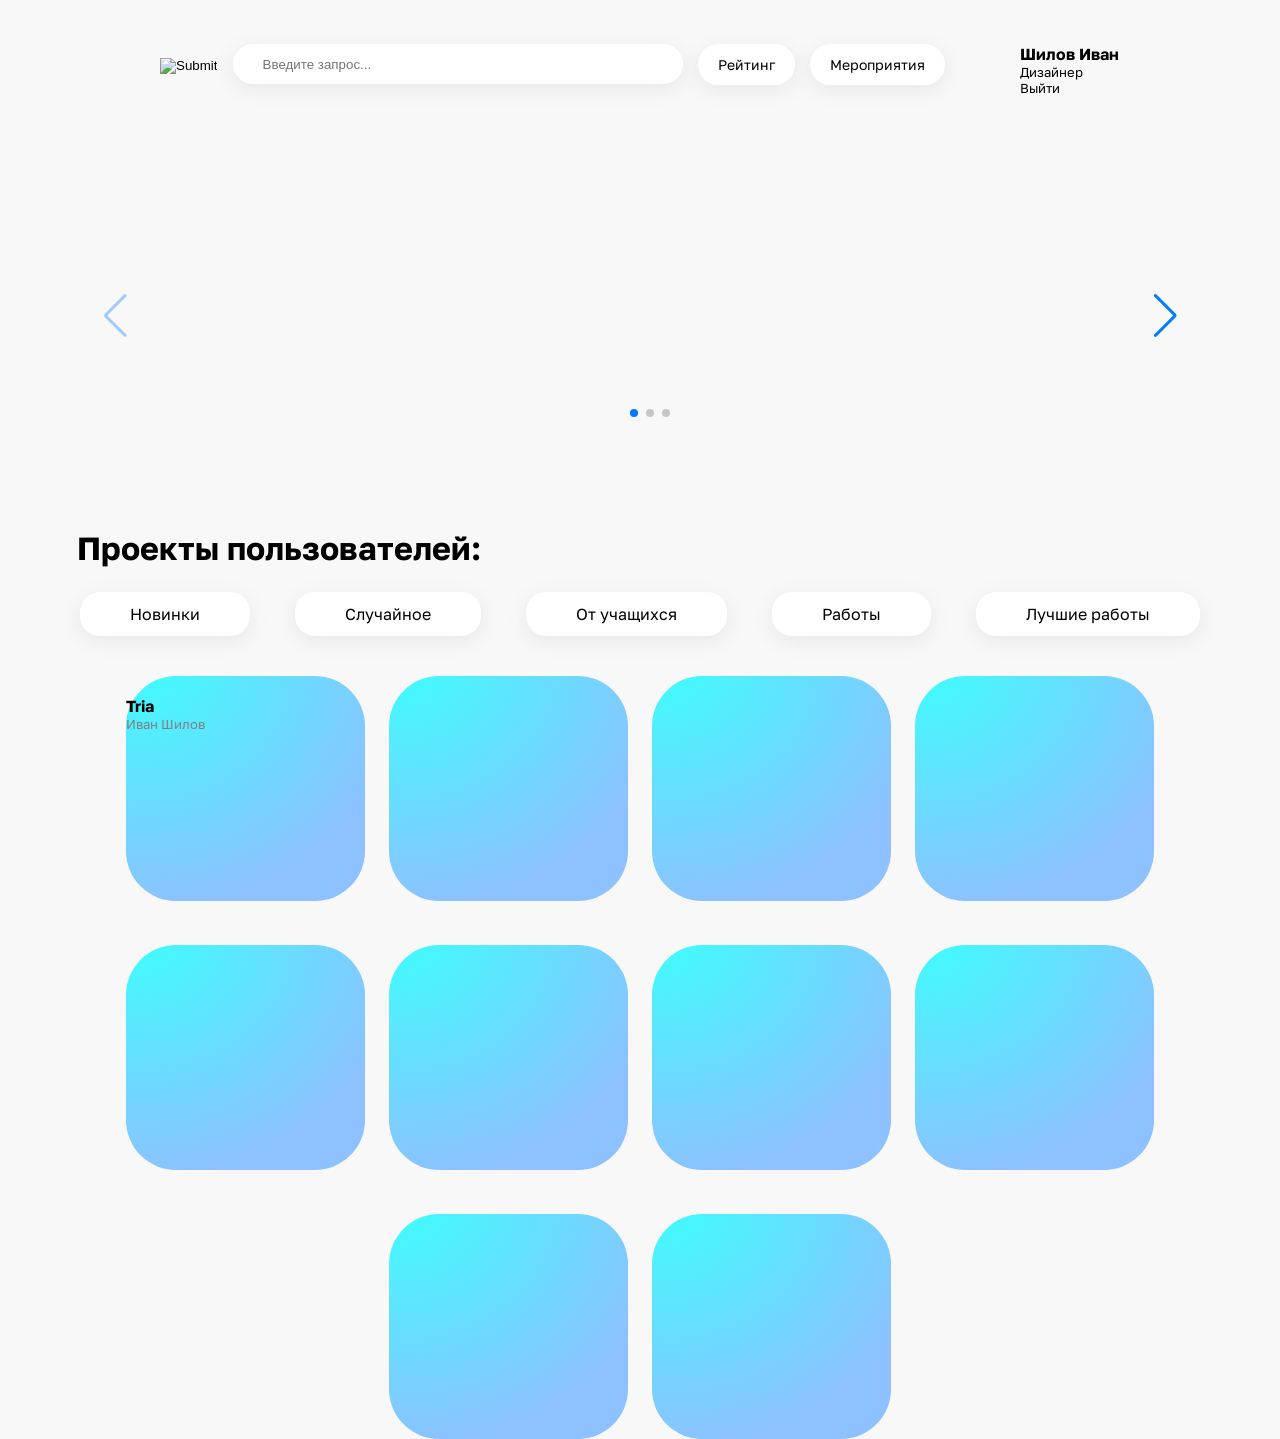
==== index.html @ fcf6a0d1 "Create index.html" ====
<!DOCTYPE html>
<html lang="en">
<head>
    <meta charset="UTF-8">
    <meta http-equiv="X-UA-Compatible" content="IE=edge">
    <meta name="viewport" content="width=device-width, initial-scale=1.0">
    <title>Хакатон</title>

    <script scr="https://kit.fontawesome.com/b8991598b2.js"></script>
    <link rel="stylesheet" href="style.css">
    <link href="https://fonts.googleapis.com/css2?family=Climate+Crisis&family=Golos+Text:wght@500&family=Roboto&display=swap" rel="stylesheet">

    <link
  rel="stylesheet"
  href="https://cdn.jsdelivr.net/npm/swiper@9/swiper-bundle.min.css"
/>

<script src="https://cdn.jsdelivr.net/npm/swiper@9/swiper-bundle.min.js"></script>
</head>
<body>
    <div class="header">
        <div class="header-inner">
            <div class="menu">
                <form action="index.html">
                    <input type="image" src="img/logo.svg">
                </form>
                <div class="search-box">
                    <input class="search-txt" type="text" name="" placeholder="Введите запрос...">
                </div>
                <div class="navigation"><a href="">Рейтинг</a></div>
                <div class="navigation"><a href="">Мероприятия</a></div>
                <div class="nav-grid">
                    <div class="navigatiom-img">
                        <img src="img/avatar_blue.svg" alt="" width="50px">
                    </div>
                    <div class="navigation-txt">
                        <div class="navigation-txt-name">
                            <a href="profil.html">Шилов Иван</a>
                        </div>
                        <div>Дизайнер</div>
                        <div class="navigation-exit">
                            <a href="login.html">Выйти</a>
                        </div>
                    </div>
                </div>
            </div>
        </div>
    </div>
    <div class="main">
        <div class="main-container">
            <div class="banner">
                <div class="swiper mySwiper">
                    <div class="swiper-wrapper">
                        <div class="swiper-slide">
                            <iframe src="https://www.youtube.com/embed/s0D7ujyV03Y" title="Хакатон 2022. Как это было" frameborder="0" allow="accelerometer; autoplay; clipboard-write; encrypted-media; gyroscope; picture-in-picture; web-share" allowfullscreen class=""></iframe>
                        </div>
                        <div class="swiper-slide">
                            <iframe src="https://www.youtube.com/embed/xF9Kvl2b3K8" title="Хакатон InDev2019 стартовал в Якутске" frameborder="0" allow="accelerometer; autoplay; clipboard-write; encrypted-media; gyroscope; picture-in-picture; web-share" allowfullscreen></iframe>
                        </div>
                        <div class="swiper-slide">
                            <iframe src="https://www.youtube.com/embed/EJaWqY7QRBo" title="Хакатон indev2019 - Полная версия" frameborder="0" allow="accelerometer; autoplay; clipboard-write; encrypted-media; gyroscope; picture-in-picture; web-share" allowfullscreen></iframe>
                        </div>
                    </div>
                    <div class="swiper-pagination"></div>
                </div>
                <div class="swiper-button-next"></div>
                <div class="swiper-button-prev"></div>
            </div>
            <div class="txt-proj">
                <h1>Проекты пользователей:</h1>
            </div>
            <div class="button">
                <div class="button-container">
                    <a href="">Новинки</a>
                    <a href="">Случайное</a>
                    <a href="">От учащихся</a>
                    <a href="">Работы</a>
                    <a href="">Лучшие работы</a>
                </div>
            </div>
            <br>
            <div class="top">
                <div class="top-container">
                    <div class="block">
                        <img src="img/amogus.png" alt="">
                        <h1 class="top-h1">Tria</h1>
                        <div class="top-txt">Иван Шилов</div>
                    </div>
                    <div class="block"></div>
                    <div class="block"></div>
                    <div class="block"></div>
                    <div class="block"></div>
                    <div class="block"></div>
                    <div class="block"></div>
                    <div class="block"></div>
                    <div class="block"></div>
                    <div class="block"></div>
                </div>
            </div>
        </div>
    </div>

    <div class="footer"></div>
        
    <div class="content-wave">
        <div class="wave wave1"></div>
        <div class="wave wave2"></div>
        <div class="wave wave3"></div>
        <div class="wave wave4"></div>
    </div>



    <script>
        var swiper = new Swiper(".mySwiper", {
            spaceBetween: 30,
            navigation: {
                nextEl: ".swiper-button-next",
                prevEl: ".swiper-button-prev",
            },
            pagination: {
                el: ".swiper-pagination",
            },
            mousewhell: true,
            keyboard: true,
        });

        let leftArrow = document.querySelector('.swiper-button-prev');
        leftArrow.style.height = '75%';
        leftArrow.style.bottom = 'auto';
        leftArrow.style.top = '0';
        leftArrow.style.left = '8%';

        let rightArrow = document.querySelector('.swiper-button-next');
        rightArrow.style.height = '75%';
        rightArrow.style.bottom = 'auto';
        rightArrow.style.top = '0';
        rightArrow.style.left = '90%';

    </script>
    
</body>
</html>
---- style.css ----
* {
    box-sizing: border-box;
    margin: 0;
    padding: 0;
}

body {
    background: #F8F8F8;
    font-family: 'Golos Text', sans-serif;
}

.header {
    display: flex;
    flex-direction: column;
    align-items: center;
    justify-content: center;
}
.header-inner {
    width: 100%;
    max-width: 960px;
}

.menu {
    display: flex;
    align-items: center;
    justify-content: space-between;
    gap: 12px;
    width: 100%; 
    margin-top: 4%;
    margin-bottom: 4%;
}

.navigation a{
    text-decoration: none;
    color: black;
    font-size: 14px;
    background: #FFFFFF;
    box-shadow: 0px 5px 20px rgba(90, 90, 90, 0.1);
    border-radius: 40px;
    padding: 12px;
    padding-left: 20px;
    padding-right: 20px;
    margin-top: 50px;
}

.navigation a:hover {
    background: #639ee6;
    color: white;
    transition: 1s;
    box-shadow: 0px 5px 20px rgba(108, 92, 255, 0.415);

}

.nav-grid {
    display: grid;
    grid-template-columns: 60px 100px;
}

.navigation-txt-name a{
    text-decoration: none;
    font-family: 'Golos Text';
    font-style: normal;
    font-weight: 700;
    font-size: 16px;
    color: #000;
}

.navigation-txt-name a:hover {
    color: #639ee6;
    transition: 0.6s;
}
.navigation-txt {
    position: relative;
    top: 6px;
}

.navigation-txt div{
    font-size: 13px;
}

.navigation-exit a{
    text-decoration: none;
    color: #000;
    font-size: 13px;
}
.navigation-exit a:hover {
    color: red;
    transition: 0.7s;
}






.search-box input{
    background: white;
    height: 40px;
    border-radius: 40px;
    padding: 10px;
    border: none;
    width: 450px;
    padding-left: 30px;
    box-shadow: 0px 5px 20px rgba(90, 90, 90, 0.1);
}


/* Слайдер */

.swiper {
    width: 1300px;
    height: 300px;
    margin-bottom: 100px;
    border-radius: 50px;
}

.swiper-slide {
    display: flex;
    align-items: center;
    justify-content: center;
    font-size: 18px;
}

.swiper-slide iframe {
    width: 1300px;
    height: 300px;
}


.swiper-button-next, .swiper-rt1 .swiper-button-prev {
    right: auto;
}

.swiper-button-prev, .swiper-rt1 .swiper-button-next {
    left: auto;
}




.top {
    display: flex;
    align-items: center;
    justify-content: center;
}

.top-container {
    display: flex;
    flex-wrap: wrap;
    align-items: center;
    justify-content: center;
    gap: 24px;
}




.button {
    display: flex;
    align-items: center;
    justify-content: center;
}

.block {
    width: 239px;
    height: 225px;
    background: radial-gradient(145.29% 136.5% at 3.03% -7.23%, #3BFFFF 0%, #8DC1FF 81.79%);
    border-radius: 50px;
    margin-top: 20px;
}

.button-container {
    display: flex;
    align-items: center;
    justify-content: space-between;
    width: 100%;
    margin-left: 80px;
    margin-right: 80px;
}

.button-container a{
    padding: 12px;
    text-decoration: none;
    color: black;
    background: white;
    border-radius: 20px;
    padding-left: 50px;
    padding-right: 50px;
    box-shadow: 0px 5px 20px rgba(90, 90, 90, 0.1);
}

.button-container a:hover {
    transform: scale(1.05);
    transition: 1s;
    background: #639ee6;
    color: white;
}


.txt-proj h1{
    font-family: 'Golos Text', sans-serif;
    margin-left: 6%;
    margin-bottom: 2%;
}

.top-h1 {
    font-size: 16px;
}

.top-txt {
    font-size: 13px;
    color: #808080;
}






.main {
    display: flex;
    flex-direction: column;
    align-items: center;
    justify-content: center;
}
.main-container {
    max-width: 1440px;
    width: 100%;
}







/* Регистрация */

.register {
    display: flex;
    align-items: center;
    justify-content: center;
    height: 100vh;
}

.register-container {
    max-width: 415px;
    width: 100%;
    background: radial-gradient(97.69% 94.8% at 2.31% 3.73%, rgba(0, 225, 255, 0.65) 0%, rgba(0, 92, 235, 0.65) 100%);
    border-radius: 30px;
    padding: 50px;
}

.register-container form {
    display: flex;
    flex-direction: column;
}

.register-container input{
    height: 40px;
    padding-left: 20px;
    margin-top: 10px;
    border: none;
    background: none;
    border-bottom: 2px solid white;
}

.register-container h1{
    display: flex;
    align-items: center;
    justify-content: center;
    font-size: 26px;
    font-family: 'Golos Text';
    font-style: normal;
    color: white;
    margin-top: 20px;
    margin-bottom: 40px;
}

.txt {
    color: rgba(255, 255, 255, 0.75);
    font-size: 13px;
    padding-left: 20px;
}

.buttons-btn {
    display: flex;
    align-items: center;
    justify-content: center;
    margin-top: 40px;
}
.buttons-btn a{
    text-decoration: none;
    padding: 10px;
    background: rgba(255, 255, 255, 0.2);
    border: 1px solid #FFFFFF;
    border-radius: 50px;
    color: white;
    font-size: 14px;
    transition: 0.7s;
}

.button-txt {
    display: flex;
    align-items: center;
    justify-content: center;
}

.button-txt a{
    color: white;
    text-decoration: none;
    font-weight: 600;
}

.button-txt a:hover {
    color: #e4e4e4;
    transition: 1s;
}

.button-txt {
    color: white;
    font-size: 14px;
}



/* Картинка */
.bg-reg {
    background-image: url(img/wave.png);
    background-size: cover;
}

.auth_input::placeholder { /* Most modern browsers support this now. */
    color:    rgb(255, 255, 255);
 }

 textarea:focus, input:focus{
    outline: none;
}







.choice-container {
    text-align: center;
    position: absolute;
    top: 50%;
    left: 50%;
    transform: translate(-50%, -50%);
  }
  
  .choice-container span{
    text-transform: uppercase;
    display: block;
  }
  
  .choice-txt{
    color: #1d1d1d;
    font-size: 45px;
    font-weight: 700;
    letter-spacing: 8px;
    margin-bottom: 30px;
    position: relative;
    animation: text 2.2s 1;
    
  }
  
  .choice_card input{
    width: 240px;
  }
  
  @keyframes text{
    0%{
        color: #aa90ff;
      margin-bottom: -10000px;
    }
  }

  .choice {
    display: grid;
    grid-template-columns: 1fr 1fr 1fr 1fr;
    gap: 20px;
  }








/* Профиль */
.profil {
    display: grid;
    grid-template-columns: 0.25fr 1.75fr;
    margin-left: 5%;
}

.profil_name{
    margin-top: 40px;
}

.shapka {
    display: flex;
    align-items: center;
    justify-content: center;
}
.shapka-container {
    background: radial-gradient(145.29% 136.5% at 3.03% -7.23%, #3BFFFF 0%, #8DC1FF 81.79%);
    width: 1290px;
    height: 286px;
    border-radius: 20px;
}
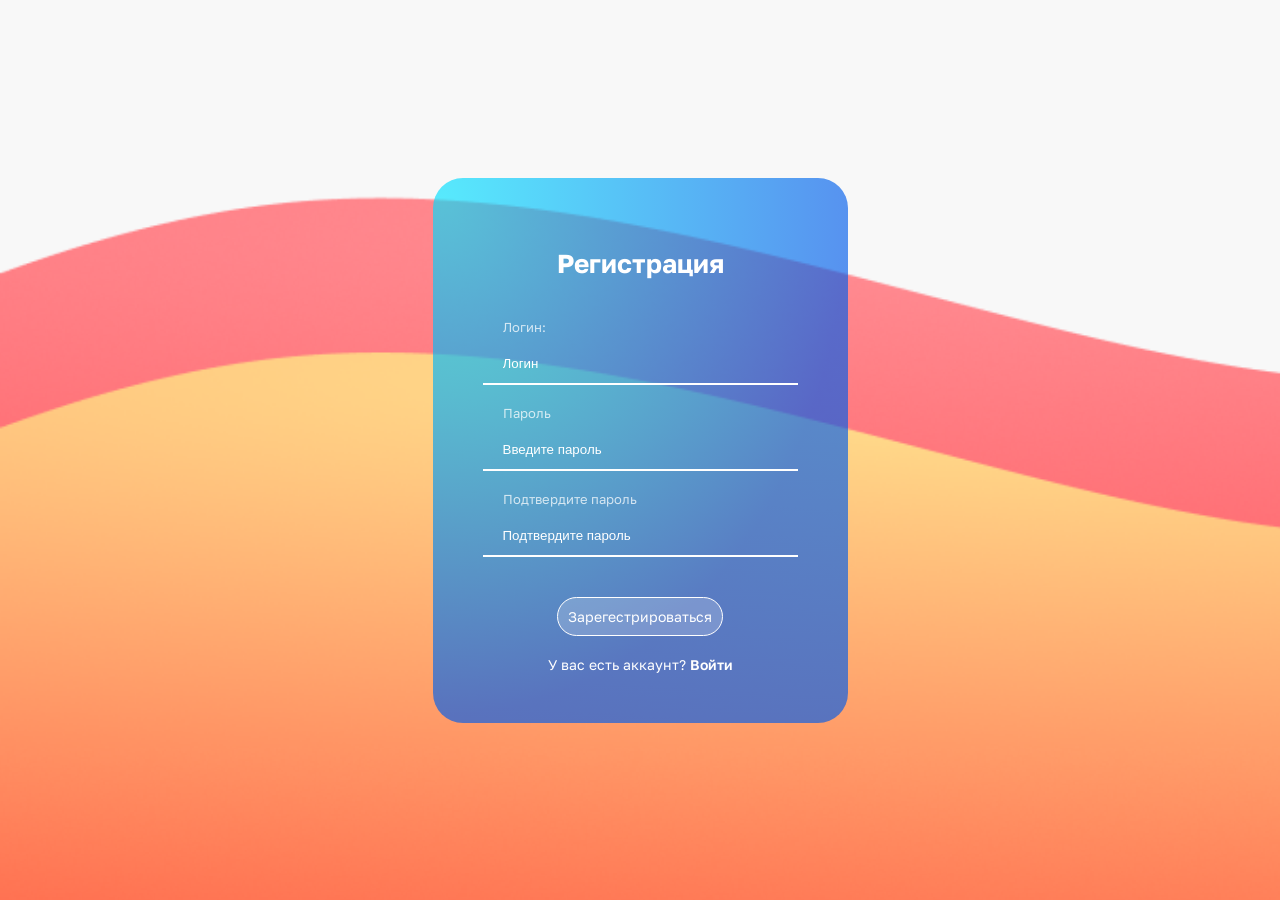
==== commit 3606aa17: "Rename register.html to index.html" ====
--- a/index.html
+++ b/index.html
@@ -4,140 +4,36 @@
     <meta charset="UTF-8">
     <meta http-equiv="X-UA-Compatible" content="IE=edge">
     <meta name="viewport" content="width=device-width, initial-scale=1.0">
-    <title>Хакатон</title>
-
-    <script scr="https://kit.fontawesome.com/b8991598b2.js"></script>
+    <title>Document</title>
     <link rel="stylesheet" href="style.css">
     <link href="https://fonts.googleapis.com/css2?family=Climate+Crisis&family=Golos+Text:wght@500&family=Roboto&display=swap" rel="stylesheet">
-
-    <link
-  rel="stylesheet"
-  href="https://cdn.jsdelivr.net/npm/swiper@9/swiper-bundle.min.css"
-/>
-
-<script src="https://cdn.jsdelivr.net/npm/swiper@9/swiper-bundle.min.js"></script>
 </head>
 <body>
-    <div class="header">
-        <div class="header-inner">
-            <div class="menu">
-                <form action="index.html">
-                    <input type="image" src="img/logo.svg">
-                </form>
-                <div class="search-box">
-                    <input class="search-txt" type="text" name="" placeholder="Введите запрос...">
-                </div>
-                <div class="navigation"><a href="">Рейтинг</a></div>
-                <div class="navigation"><a href="">Мероприятия</a></div>
-                <div class="nav-grid">
-                    <div class="navigatiom-img">
-                        <img src="img/avatar_blue.svg" alt="" width="50px">
-                    </div>
-                    <div class="navigation-txt">
-                        <div class="navigation-txt-name">
-                            <a href="profil.html">Шилов Иван</a>
+    <div class="main bg-reg">
+        <div class="main-container">
+            <div class="register">
+                <div class="register-container">
+                    <h1>Регистрация</h1>
+                    <form action="" >
+                        <div class="txt">Логин:</div>
+                        <input type="text" placeholder="Логин" class="auth_input">
+                        <br><div class="txt">Пароль</div>
+                        <input type="password" placeholder="Введите пароль" class="auth_input">
+                        <br><div class="txt">Подтвердите пароль</div>
+                        <input type="password" placeholder="Подтвердите пароль" class="auth_input">
+                    </form>
+                    <div class="buttons">
+                        <div class="buttons-btn">
+                            <a href="choice.html">Зарегестрироваться</a>
                         </div>
-                        <div>Дизайнер</div>
-                        <div class="navigation-exit">
-                            <a href="login.html">Выйти</a>
+                        <br>
+                        <div class="button-txt">
+                            <div>У вас есть аккаунт? <a href="login.html">Войти</a></div> 
                         </div>
                     </div>
                 </div>
             </div>
         </div>
     </div>
-    <div class="main">
-        <div class="main-container">
-            <div class="banner">
-                <div class="swiper mySwiper">
-                    <div class="swiper-wrapper">
-                        <div class="swiper-slide">
-                            <iframe src="https://www.youtube.com/embed/s0D7ujyV03Y" title="Хакатон 2022. Как это было" frameborder="0" allow="accelerometer; autoplay; clipboard-write; encrypted-media; gyroscope; picture-in-picture; web-share" allowfullscreen class=""></iframe>
-                        </div>
-                        <div class="swiper-slide">
-                            <iframe src="https://www.youtube.com/embed/xF9Kvl2b3K8" title="Хакатон InDev2019 стартовал в Якутске" frameborder="0" allow="accelerometer; autoplay; clipboard-write; encrypted-media; gyroscope; picture-in-picture; web-share" allowfullscreen></iframe>
-                        </div>
-                        <div class="swiper-slide">
-                            <iframe src="https://www.youtube.com/embed/EJaWqY7QRBo" title="Хакатон indev2019 - Полная версия" frameborder="0" allow="accelerometer; autoplay; clipboard-write; encrypted-media; gyroscope; picture-in-picture; web-share" allowfullscreen></iframe>
-                        </div>
-                    </div>
-                    <div class="swiper-pagination"></div>
-                </div>
-                <div class="swiper-button-next"></div>
-                <div class="swiper-button-prev"></div>
-            </div>
-            <div class="txt-proj">
-                <h1>Проекты пользователей:</h1>
-            </div>
-            <div class="button">
-                <div class="button-container">
-                    <a href="">Новинки</a>
-                    <a href="">Случайное</a>
-                    <a href="">От учащихся</a>
-                    <a href="">Работы</a>
-                    <a href="">Лучшие работы</a>
-                </div>
-            </div>
-            <br>
-            <div class="top">
-                <div class="top-container">
-                    <div class="block">
-                        <img src="img/amogus.png" alt="">
-                        <h1 class="top-h1">Tria</h1>
-                        <div class="top-txt">Иван Шилов</div>
-                    </div>
-                    <div class="block"></div>
-                    <div class="block"></div>
-                    <div class="block"></div>
-                    <div class="block"></div>
-                    <div class="block"></div>
-                    <div class="block"></div>
-                    <div class="block"></div>
-                    <div class="block"></div>
-                    <div class="block"></div>
-                </div>
-            </div>
-        </div>
-    </div>
-
-    <div class="footer"></div>
-        
-    <div class="content-wave">
-        <div class="wave wave1"></div>
-        <div class="wave wave2"></div>
-        <div class="wave wave3"></div>
-        <div class="wave wave4"></div>
-    </div>
-
-
-
-    <script>
-        var swiper = new Swiper(".mySwiper", {
-            spaceBetween: 30,
-            navigation: {
-                nextEl: ".swiper-button-next",
-                prevEl: ".swiper-button-prev",
-            },
-            pagination: {
-                el: ".swiper-pagination",
-            },
-            mousewhell: true,
-            keyboard: true,
-        });
-
-        let leftArrow = document.querySelector('.swiper-button-prev');
-        leftArrow.style.height = '75%';
-        leftArrow.style.bottom = 'auto';
-        leftArrow.style.top = '0';
-        leftArrow.style.left = '8%';
-
-        let rightArrow = document.querySelector('.swiper-button-next');
-        rightArrow.style.height = '75%';
-        rightArrow.style.bottom = 'auto';
-        rightArrow.style.top = '0';
-        rightArrow.style.left = '90%';
-
-    </script>
-    
 </body>
 </html>
